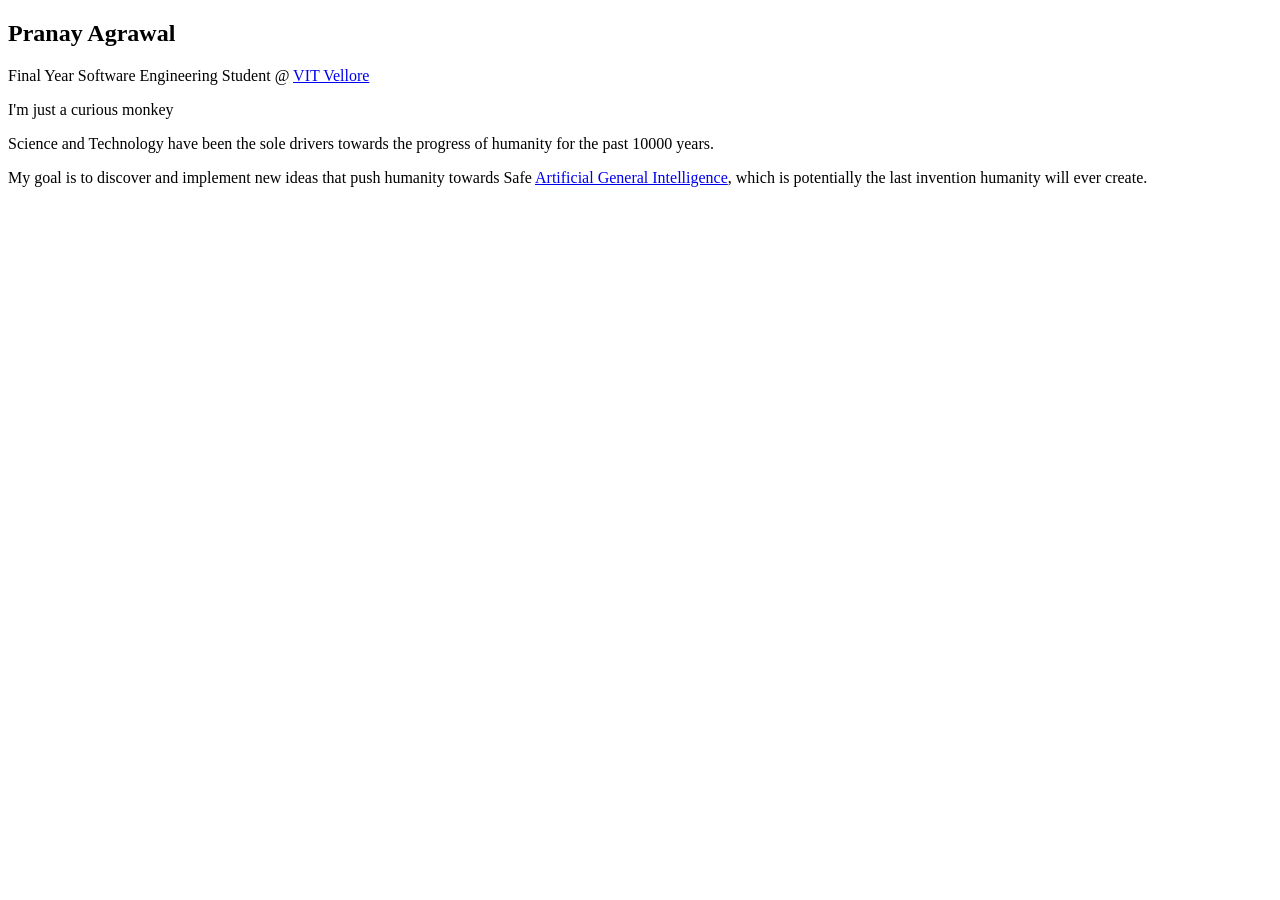
==== index.html @ eac5794a "Initial Commit" ====
<!DOCTYPE html>
<html>
    <head>
        <title>Pranay's Page</title>
        <meta charset="UTF-8">
    </head>
    <body>
        <header>
        </header>
        <main>
        <h2>Pranay Agrawal</h2>
        <p>Final Year Software Engineering Student @ <a href="https://www.vit.ac.in">VIT Vellore</a></p>
        <p>I'm just a curious monkey</p>
        <p>Science and Technology have been the sole drivers towards the progress of humanity for the past 10000 years.</p>
        <p>
              My goal is to discover and implement new ideas that push humanity towards Safe <a href="https://en.wikipedia.org/wiki/Artificial_general_intelligence" target="_main">Artificial General Intelligence</a>,
             which is potentially the last invention humanity will ever create.
        </p>
        </main>
        <footer></footer>
    </body>

</html>
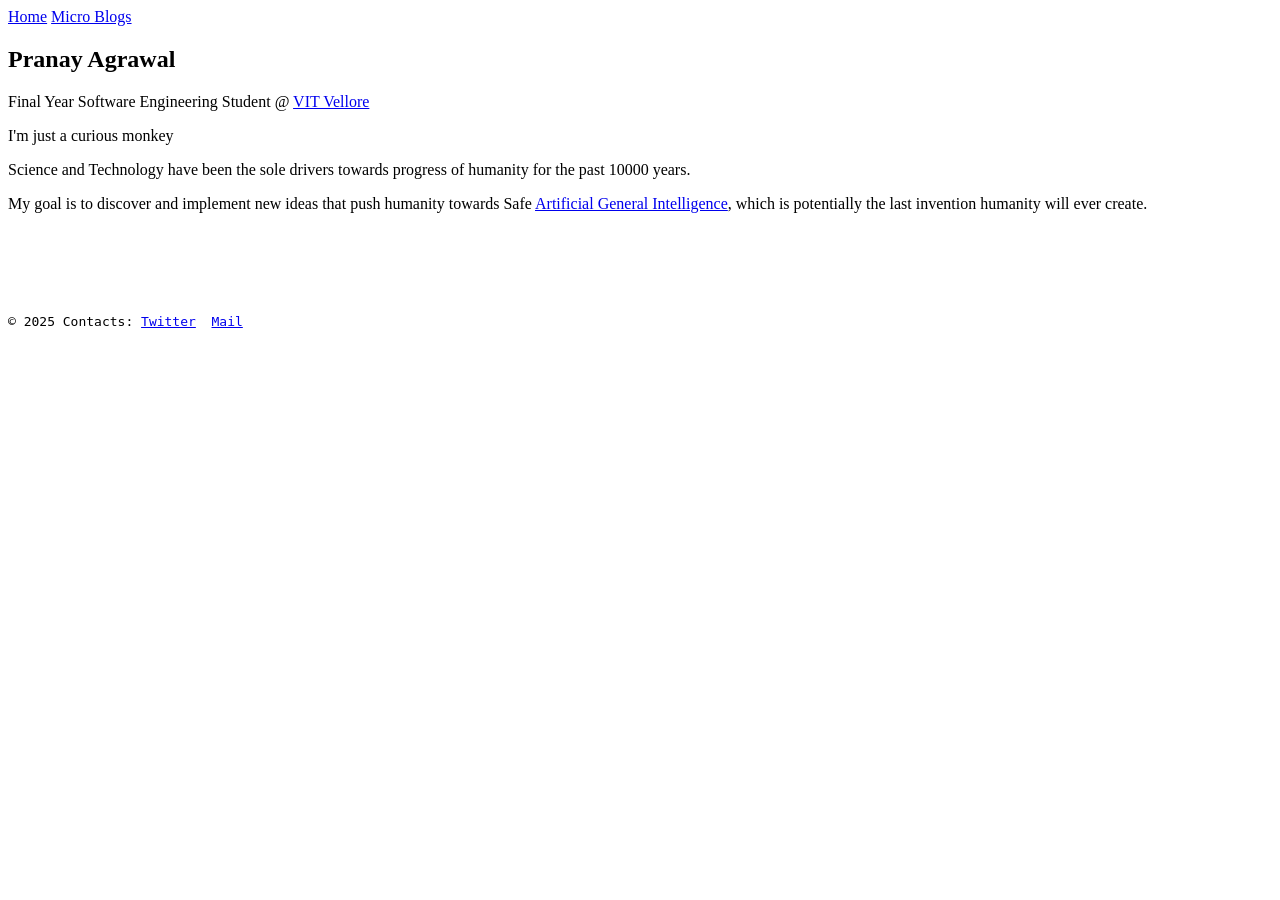
==== commit 507eb246: "Added nav bar and new page for micro blogs" ====
--- a/index.html
+++ b/index.html
@@ -6,18 +6,22 @@
     </head>
     <body>
         <header>
+            <nav>
+                <a href="index.html">Home</a>
+                <a href="micro.html">Micro Blogs</a>
+            </nav>
         </header>
         <main>
         <h2>Pranay Agrawal</h2>
         <p>Final Year Software Engineering Student @ <a href="https://www.vit.ac.in">VIT Vellore</a></p>
         <p>I'm just a curious monkey</p>
-        <p>Science and Technology have been the sole drivers towards the progress of humanity for the past 10000 years.</p>
+        <p>Science and Technology have been the sole drivers towards progress of humanity for the past 10000 years.</p>
         <p>
               My goal is to discover and implement new ideas that push humanity towards Safe <a href="https://en.wikipedia.org/wiki/Artificial_general_intelligence" target="_main">Artificial General Intelligence</a>,
              which is potentially the last invention humanity will ever create.
         </p>
         </main>
-        <footer></footer>
+        <footer><br><br><br><br><pre>© 2025 Contacts: <a href="https://x.com/praggr">Twitter</a>  <a href="mailto:pranayagrawal7728@gmail.com">Mail</a></pre></footer>
     </body>
 
 </html>
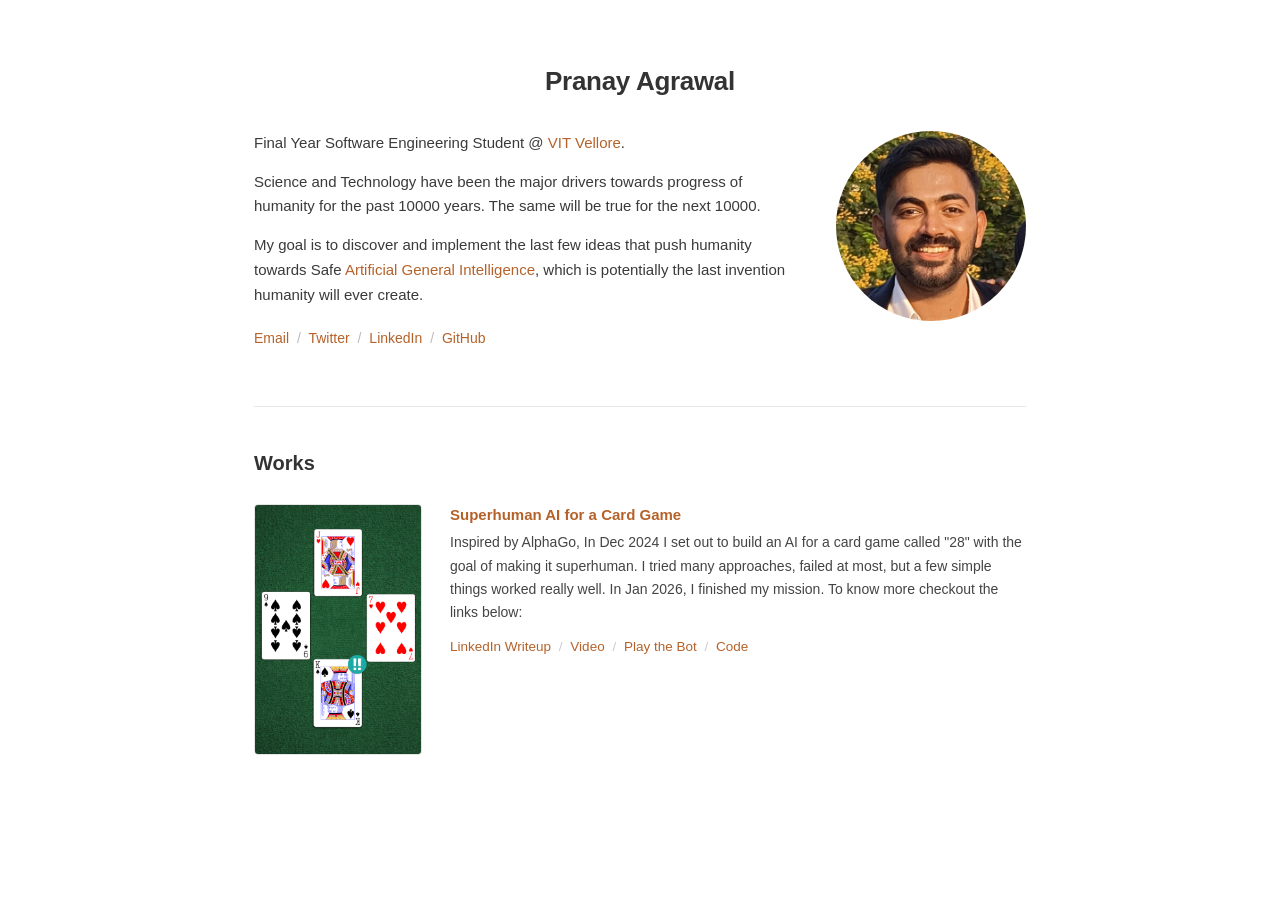
==== commit 46b1495c: "Updated Page with Works" ====
--- a/index.html
+++ b/index.html
@@ -1,27 +1,77 @@
 <!DOCTYPE html>
-<html>
-    <head>
-        <title>Pranay's Page</title>
-        <meta charset="UTF-8">
-    </head>
-    <body>
-        <header>
-            <nav>
-                <a href="index.html">Home</a>
-                <a href="micro.html">Micro Blogs</a>
-            </nav>
-        </header>
-        <main>
-        <h2>Pranay Agrawal</h2>
-        <p>Final Year Software Engineering Student @ <a href="https://www.vit.ac.in">VIT Vellore</a></p>
-        <p>I'm just a curious monkey</p>
-        <p>Science and Technology have been the sole drivers towards progress of humanity for the past 10000 years.</p>
-        <p>
-              My goal is to discover and implement new ideas that push humanity towards Safe <a href="https://en.wikipedia.org/wiki/Artificial_general_intelligence" target="_main">Artificial General Intelligence</a>,
-             which is potentially the last invention humanity will ever create.
-        </p>
-        </main>
-        <footer><br><br><br><br><pre>© 2025 Contacts: <a href="https://x.com/praggr">Twitter</a>  <a href="mailto:pranayagrawal7728@gmail.com">Mail</a></pre></footer>
-    </body>
+<html lang="en">
+<head>
+    <title>Pranay Agrawal</title>
+    <meta charset="UTF-8">
+    <meta name="viewport" content="width=device-width, initial-scale=1.0">
+    <meta name="description" content="Pranay Agrawal — Software Engineering student at VIT Vellore, building towards Safe AGI.">
+    <link rel="stylesheet" href="style.css">
+</head>
+<body>
 
+    <main>
+
+        <!-- Hero -->
+        <h1 class="hero-name">Pranay Agrawal</h1>
+
+        <section class="hero">
+            <div class="hero-text">
+                <p>Final Year Software Engineering Student @ <a href="https://www.vit.ac.in" target="_blank">VIT Vellore</a>.</p>
+
+                <p>Science and Technology have been the major drivers towards progress of humanity
+                for the past 10000 years. The same will be true for the next 10000.</p>
+
+                <p>My goal is to discover and implement the last few ideas that push humanity towards
+                Safe <a href="https://en.wikipedia.org/wiki/Artificial_general_intelligence" target="_blank">Artificial General Intelligence</a>,
+                which is potentially the last invention humanity will ever create.</p>
+
+                <nav class="social-links">
+                    <a href="mailto:pranayagrawal7728@gmail.com">Email</a>
+                    <span>/</span>
+                    <a href="https://x.com/praggr" target="_blank">Twitter</a>
+                    <span>/</span>
+                    <a href="https://www.linkedin.com/in/pragrr/" target="_blank">LinkedIn</a>
+                    <span>/</span>
+                    <a href="https://github.com/ryuk7728" target="_blank">GitHub</a>
+                </nav>
+            </div>
+
+            <div class="hero-photo">
+                <img src="IMG_20260326_172346419_HDR.jpg" alt="Pranay Agrawal">
+            </div>
+        </section>
+
+        <!-- Works -->
+        <section class="works">
+            <h2>Works</h2>
+
+            <div class="project-card">
+                <div class="project-thumb">
+                    <img src="project.png" alt="Superhuman AI for a Card Game">
+                </div>
+                <div class="project-details">
+                    <h3>
+                        <a href="https://www.linkedin.com/pulse/i-built-superhuman-ai-card-game-heres-how-did-pranay-agrawal-wew9c" target="_blank">
+                            Superhuman AI for a Card Game
+                        </a>
+                    </h3>
+                    <p>Inspired by AlphaGo, In Dec 2024 I set out to build an AI for a card game called "28" with the goal of making it superhuman. I tried many approaches, failed at
+                    most, but a few simple things worked really well. In Jan 2026, I finished my mission. To know more checkout the links below:</p>
+                    <div class="project-links">
+                        <a href="https://www.linkedin.com/pulse/i-built-superhuman-ai-card-game-heres-how-did-pranay-agrawal-wew9c" target="_blank">LinkedIn Writeup</a>
+                        <span>/</span>
+                        <a href="https://www.youtube.com/watch?v=x42JGBfRcXM" target="_blank">Video</a>
+                        <span>/</span>
+                        <a href="https://28-public.vercel.app/" target="_blank">Play the Bot</a>
+                        <span>/</span>
+                        <a href="https://github.com/ryuk7728/28-Superhuman-UI/tree/v2.1-branch-public" target="_blank">Code</a>
+                    </div>
+                </div>
+            </div>
+
+        </section>
+
+    </main>
+
+</body>
 </html>
--- a/style.css
+++ b/style.css
@@ -0,0 +1,170 @@
+* {
+    margin: 0;
+    padding: 0;
+    box-sizing: border-box;
+}
+
+body {
+    font-family: -apple-system, BlinkMacSystemFont, 'Segoe UI', Helvetica, Arial, sans-serif;
+    font-size: 15px;
+    line-height: 1.65;
+    color: #333;
+    background: #fff;
+    max-width: 820px;
+    margin: 60px auto;
+    padding: 0 24px;
+}
+
+a {
+    color: #b5622a;
+    text-decoration: none;
+}
+
+a:hover {
+    text-decoration: underline;
+}
+
+/* ── Hero ── */
+.hero-name {
+    font-size: 26px;
+    font-weight: 600;
+    text-align: center;
+    margin-bottom: 28px;
+    letter-spacing: -0.3px;
+}
+
+.hero {
+    display: flex;
+    gap: 44px;
+    align-items: flex-start;
+    margin-bottom: 56px;
+}
+
+.hero-text {
+    flex: 1;
+}
+
+.hero-text p {
+    margin-bottom: 14px;
+    color: #3a3a3a;
+}
+
+.social-links {
+    margin-top: 20px;
+    font-size: 14px;
+    color: #888;
+}
+
+.social-links a {
+    color: #b5622a;
+}
+
+.social-links span {
+    margin: 0 4px;
+    color: #bbb;
+}
+
+.hero-photo {
+    flex-shrink: 0;
+}
+
+.hero-photo img {
+    width: 190px;
+    height: 190px;
+    border-radius: 50%;
+    object-fit: cover;
+    object-position: center 60%;
+    display: block;
+}
+
+/* ── Works ── */
+.works {
+    border-top: 1px solid #e8e8e8;
+    padding-top: 40px;
+}
+
+.works>h2 {
+    font-size: 20px;
+    font-weight: 600;
+    margin-bottom: 24px;
+}
+
+.project-card {
+    display: flex;
+    gap: 28px;
+    align-items: flex-start;
+    margin-bottom: 36px;
+}
+
+.project-thumb {
+    flex-shrink: 0;
+    width: 168px;
+}
+
+.project-thumb img {
+    width: 100%;
+    border: 1px solid #e4e4e4;
+    border-radius: 4px;
+    display: block;
+}
+
+.project-details {
+    flex: 1;
+}
+
+.project-details h3 {
+    font-size: 15px;
+    font-weight: 600;
+    margin-bottom: 6px;
+    line-height: 1.4;
+}
+
+.project-details h3 a {
+    color: #b5622a;
+}
+
+.project-details p {
+    font-size: 14px;
+    color: #444;
+    margin-bottom: 12px;
+    line-height: 1.65;
+}
+
+.project-links {
+    font-size: 13.5px;
+    color: #999;
+}
+
+.project-links a {
+    color: #b5622a;
+}
+
+.project-links span {
+    margin: 0 4px;
+    color: #ccc;
+}
+
+/* ── Responsive ── */
+@media (max-width: 580px) {
+    body {
+        margin: 32px auto;
+    }
+
+    .hero {
+        flex-direction: column-reverse;
+        gap: 24px;
+    }
+
+    .hero-photo img {
+        width: 140px;
+        height: 140px;
+    }
+
+    .project-card {
+        flex-direction: column;
+    }
+
+    .project-thumb {
+        width: 100%;
+    }
+}
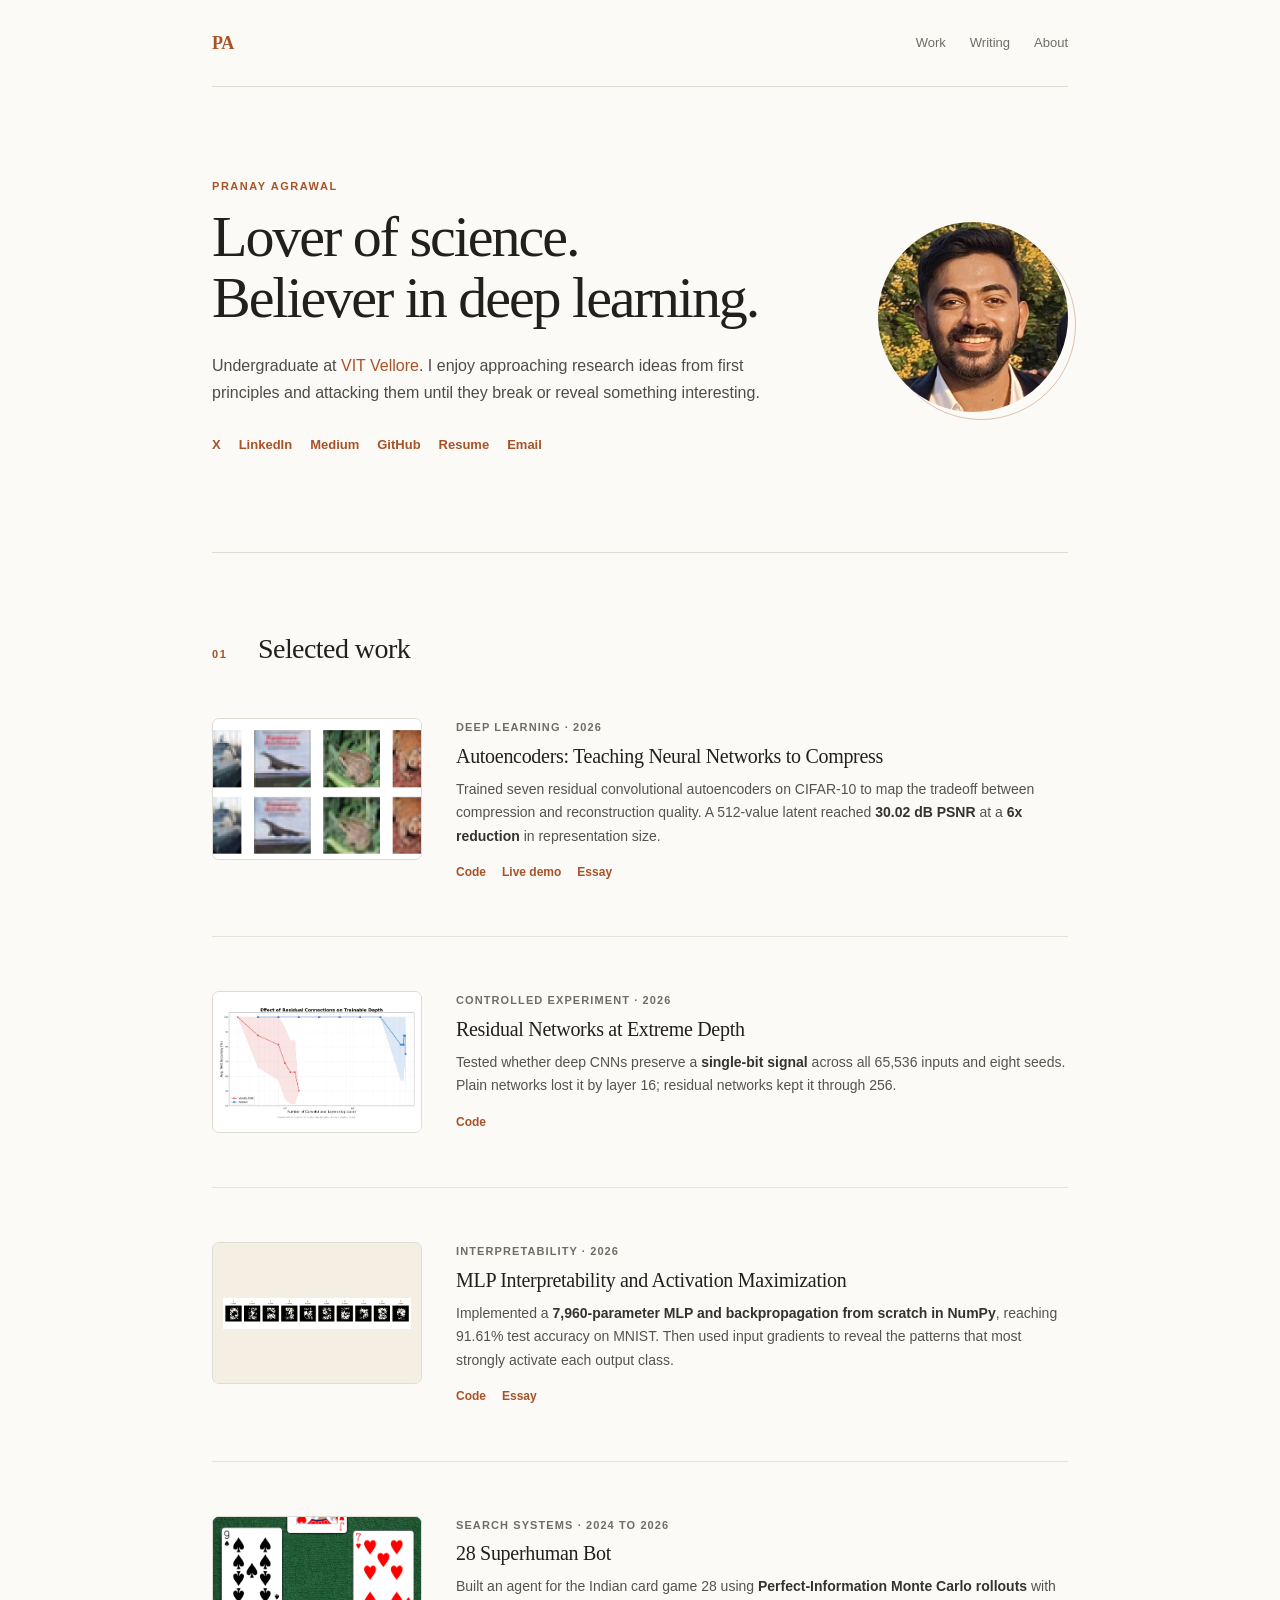
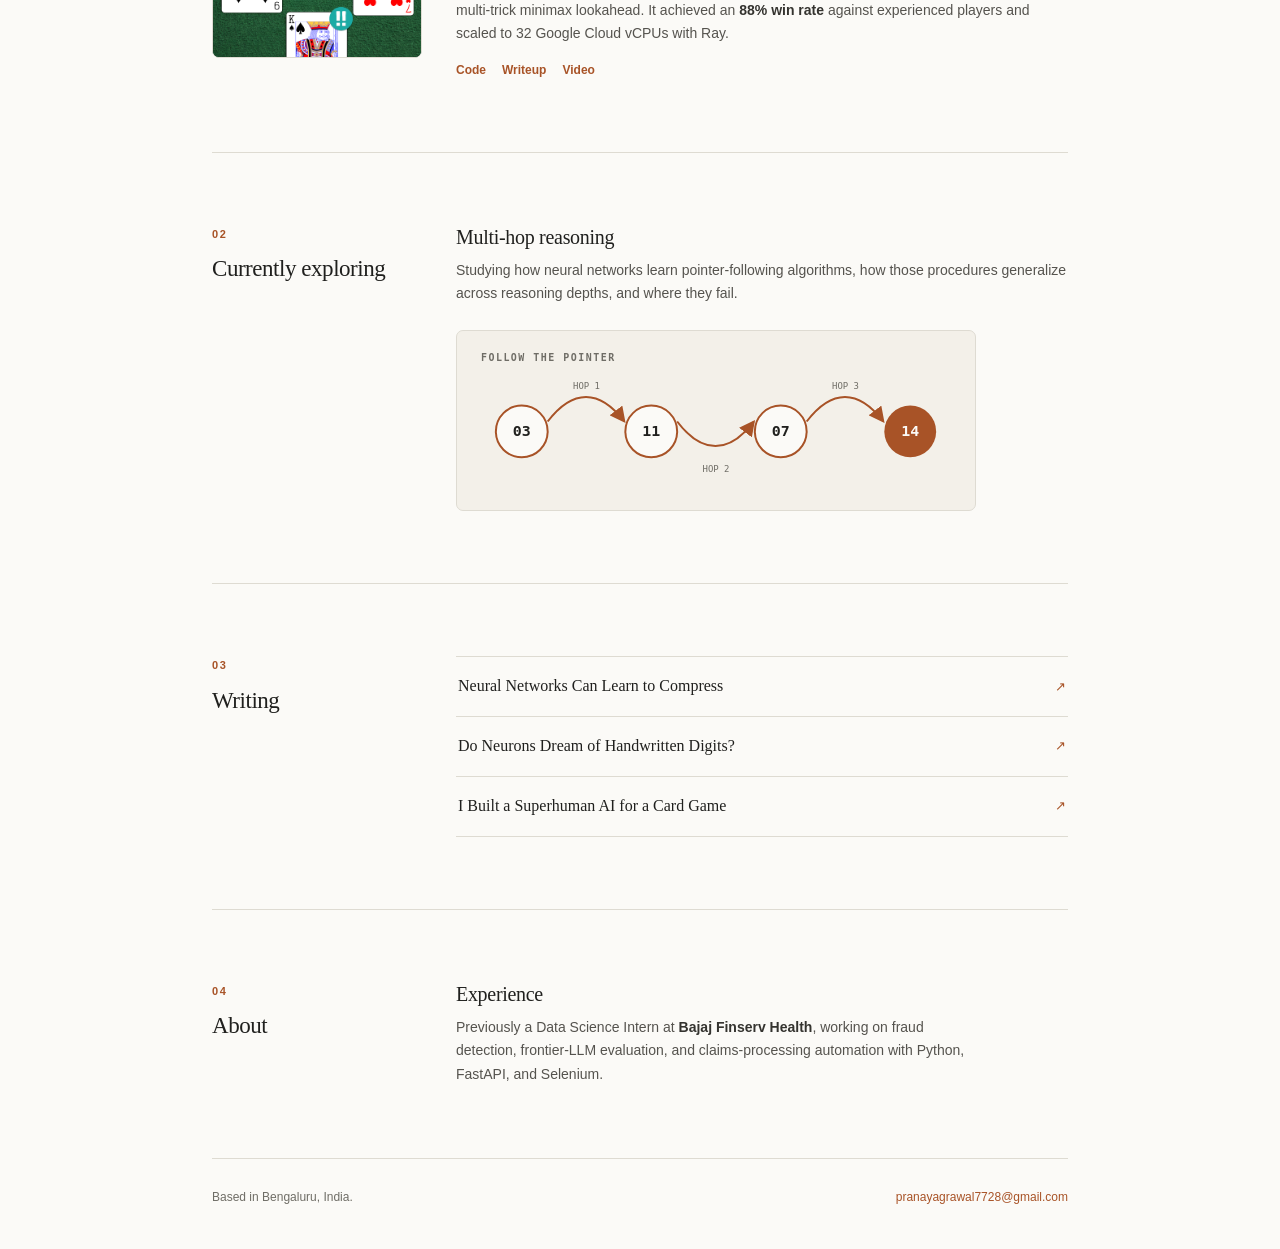
==== commit 0b6cd2f9: "Redesign personal portfolio" ====
--- a/index.html
+++ b/index.html
@@ -1,77 +1,169 @@
 <!DOCTYPE html>
 <html lang="en">
 <head>
-    <title>Pranay Agrawal</title>
     <meta charset="UTF-8">
     <meta name="viewport" content="width=device-width, initial-scale=1.0">
-    <meta name="description" content="Pranay Agrawal — Software Engineering student at VIT Vellore, building towards Safe AGI.">
+    <title>Pranay Agrawal</title>
+    <meta name="description" content="Pranay Agrawal is an undergraduate at VIT Vellore exploring deep learning, interpretability, and reasoning from first principles.">
+    <meta name="theme-color" content="#fbfaf7">
+    <meta property="og:title" content="Pranay Agrawal">
+    <meta property="og:description" content="Deep learning, interpretability, and reasoning from first principles.">
+    <meta property="og:type" content="website">
+    <meta property="og:url" content="https://ryuk7728.github.io/PersonalSite/">
+    <link rel="canonical" href="https://ryuk7728.github.io/PersonalSite/">
     <link rel="stylesheet" href="style.css">
 </head>
 <body>
+    <header class="site-header">
+        <a class="wordmark" href="#top" aria-label="Pranay Agrawal, home">PA</a>
+        <nav class="site-nav" aria-label="Primary navigation">
+            <a href="#work">Work</a>
+            <a href="#writing">Writing</a>
+            <a href="#about">About</a>
+        </nav>
+    </header>
 
-    <main>
-
-        <!-- Hero -->
-        <h1 class="hero-name">Pranay Agrawal</h1>
-
-        <section class="hero">
-            <div class="hero-text">
-                <p>Final Year Software Engineering Student @ <a href="https://www.vit.ac.in" target="_blank">VIT Vellore</a>.</p>
-
-                <p>Science and Technology have been the major drivers towards progress of humanity
-                for the past 10000 years. The same will be true for the next 10000.</p>
-
-                <p>My goal is to discover and implement the last few ideas that push humanity towards
-                Safe <a href="https://en.wikipedia.org/wiki/Artificial_general_intelligence" target="_blank">Artificial General Intelligence</a>,
-                which is potentially the last invention humanity will ever create.</p>
-
-                <nav class="social-links">
+    <main id="top">
+        <section class="hero" aria-labelledby="hero-title">
+            <div class="hero-copy">
+                <p class="eyebrow">Pranay Agrawal</p>
+                <h1 id="hero-title">Lover of science.<br>Believer in deep learning.</h1>
+                <p class="hero-intro">Undergraduate at <a href="https://vit.ac.in" target="_blank" rel="noopener noreferrer">VIT Vellore</a>. I enjoy approaching research ideas from first principles and attacking them until they break or reveal something interesting.</p>
+                <nav class="social-links" aria-label="Social links">
+                    <a href="https://x.com/praggr" target="_blank" rel="noopener noreferrer">X</a>
+                    <a href="https://www.linkedin.com/in/pragrr" target="_blank" rel="noopener noreferrer">LinkedIn</a>
+                    <a href="https://medium.com/@ryuk7728" target="_blank" rel="noopener noreferrer">Medium</a>
+                    <a href="https://github.com/ryuk7728" target="_blank" rel="noopener noreferrer">GitHub</a>
+                    <a href="https://drive.google.com/file/d/1vsaew3CqGnvH2zMXYQZNaZtLEzl3rBSq/view?usp=sharing" target="_blank" rel="noopener noreferrer">Resume</a>
                     <a href="mailto:pranayagrawal7728@gmail.com">Email</a>
-                    <span>/</span>
-                    <a href="https://x.com/praggr" target="_blank">Twitter</a>
-                    <span>/</span>
-                    <a href="https://www.linkedin.com/in/pragrr/" target="_blank">LinkedIn</a>
-                    <span>/</span>
-                    <a href="https://github.com/ryuk7728" target="_blank">GitHub</a>
                 </nav>
             </div>
 
-            <div class="hero-photo">
-                <img src="IMG_20260326_172346419_HDR.jpg" alt="Pranay Agrawal">
+            <figure class="hero-photo">
+                <img src="IMG_20260326_172346419_HDR.jpg" alt="Portrait of Pranay Agrawal" width="190" height="190">
+            </figure>
+        </section>
+
+        <section class="section" id="work" aria-labelledby="work-title">
+            <div class="section-heading">
+                <p class="section-index">01</p>
+                <h2 id="work-title">Selected work</h2>
+            </div>
+
+            <article class="project">
+                <a class="project-visual image-visual" href="https://github.com/ryuk7728/Frontier-AI-AutoEncoder" target="_blank" rel="noopener noreferrer" aria-label="View Autoencoder project code">
+                    <img src="assets/autoencoder-reconstructions.png" alt="Original CIFAR-10 images beside their autoencoder reconstructions" loading="lazy">
+                </a>
+                <div class="project-copy">
+                    <p class="project-meta">Deep learning · 2026</p>
+                    <h3><a href="https://github.com/ryuk7728/Frontier-AI-AutoEncoder" target="_blank" rel="noopener noreferrer">Autoencoders: Teaching Neural Networks to Compress</a></h3>
+                    <p>Trained seven residual convolutional autoencoders on CIFAR-10 to map the tradeoff between compression and reconstruction quality. A 512-value latent reached <strong>30.02 dB PSNR</strong> at a <strong>6x reduction</strong> in representation size.</p>
+                    <div class="project-links">
+                        <a href="https://github.com/ryuk7728/Frontier-AI-AutoEncoder" target="_blank" rel="noopener noreferrer">Code</a>
+                        <a href="https://tiny-autoencoder.vercel.app/" target="_blank" rel="noopener noreferrer">Live demo</a>
+                        <a href="https://medium.com/@ryuk7728/neural-networks-can-learn-to-compress-7b1021939cbf" target="_blank" rel="noopener noreferrer">Essay</a>
+                    </div>
+                </div>
+            </article>
+
+            <article class="project">
+                <a class="project-visual image-visual plot-visual" href="https://github.com/ryuk7728/ResidualTest" target="_blank" rel="noopener noreferrer" aria-label="View residual networks experiment code">
+                    <img src="assets/residual-depth.png" alt="Accuracy by depth for plain and residual convolutional networks" loading="lazy">
+                </a>
+                <div class="project-copy">
+                    <p class="project-meta">Controlled experiment · 2026</p>
+                    <h3><a href="https://github.com/ryuk7728/ResidualTest" target="_blank" rel="noopener noreferrer">Residual Networks at Extreme Depth</a></h3>
+                    <p>Tested whether deep CNNs preserve a <strong>single-bit signal</strong> across all 65,536 inputs and eight seeds. Plain networks lost it by layer 16; residual networks kept it through 256.</p>
+                    <div class="project-links">
+                        <a href="https://github.com/ryuk7728/ResidualTest" target="_blank" rel="noopener noreferrer">Code</a>
+                    </div>
+                </div>
+            </article>
+
+            <article class="project">
+                <a class="project-visual image-visual dream-visual" href="https://github.com/ryuk7728/Frontier-AI-MLP" target="_blank" rel="noopener noreferrer" aria-label="View MLP interpretability project code">
+                    <img src="assets/activation-maximization.png" alt="Activation-maximized inputs for the ten MNIST output classes" loading="lazy">
+                </a>
+                <div class="project-copy">
+                    <p class="project-meta">Interpretability · 2026</p>
+                    <h3><a href="https://github.com/ryuk7728/Frontier-AI-MLP" target="_blank" rel="noopener noreferrer">MLP Interpretability and Activation Maximization</a></h3>
+                    <p>Implemented a <strong>7,960-parameter MLP and backpropagation from scratch in NumPy</strong>, reaching 91.61% test accuracy on MNIST. Then used input gradients to reveal the patterns that most strongly activate each output class.</p>
+                    <div class="project-links">
+                        <a href="https://github.com/ryuk7728/Frontier-AI-MLP" target="_blank" rel="noopener noreferrer">Code</a>
+                        <a href="https://medium.com/@ryuk7728/do-neurons-dream-of-handwritten-digits-af6631a8c449" target="_blank" rel="noopener noreferrer">Essay</a>
+                    </div>
+                </div>
+            </article>
+
+            <article class="project">
+                <a class="project-visual image-visual bot-visual" href="https://github.com/ryuk7728/28-Superhuman-UI/tree/v2.1-branch-public" target="_blank" rel="noopener noreferrer" aria-label="View 28 Superhuman Bot code">
+                    <img src="project.png" alt="A completed trick from the 28 Superhuman Bot interface" loading="lazy">
+                </a>
+                <div class="project-copy">
+                    <p class="project-meta">Search systems · 2024 to 2026</p>
+                    <h3><a href="https://github.com/ryuk7728/28-Superhuman-UI/tree/v2.1-branch-public" target="_blank" rel="noopener noreferrer">28 Superhuman Bot</a></h3>
+                    <p>Built an agent for the Indian card game 28 using <strong>Perfect-Information Monte Carlo rollouts</strong> with multi-trick minimax lookahead. It achieved an <strong>88% win rate</strong> against experienced players and scaled to 32 Google Cloud vCPUs with Ray.</p>
+                    <div class="project-links">
+                        <a href="https://github.com/ryuk7728/28-Superhuman-UI/tree/v2.1-branch-public" target="_blank" rel="noopener noreferrer">Code</a>
+                        <a href="https://www.linkedin.com/pulse/i-built-superhuman-ai-card-game-heres-how-did-pranay-agrawal-wew9c" target="_blank" rel="noopener noreferrer">Writeup</a>
+                        <a href="https://www.youtube.com/watch?v=x42JGBfRcXM" target="_blank" rel="noopener noreferrer">Video</a>
+                    </div>
+                </div>
+            </article>
+        </section>
+
+        <section class="section compact-section" id="exploring" aria-labelledby="exploring-title">
+            <div class="section-heading">
+                <p class="section-index">02</p>
+                <h2 id="exploring-title">Currently exploring</h2>
+            </div>
+            <div class="exploring-content">
+                <div class="text-block">
+                    <h3>Multi-hop reasoning</h3>
+                    <p>Studying how neural networks learn pointer-following algorithms, how those procedures generalize across reasoning depths, and where they fail.</p>
+                </div>
+                <img class="pointer-visual" src="assets/pointer-hopping.svg" alt="A pointer-following path hopping between indexed nodes" loading="lazy">
             </div>
         </section>
 
-        <!-- Works -->
-        <section class="works">
-            <h2>Works</h2>
+        <section class="section compact-section" id="writing" aria-labelledby="writing-title">
+            <div class="section-heading">
+                <p class="section-index">03</p>
+                <h2 id="writing-title">Writing</h2>
+            </div>
+            <div class="writing-list">
+                <a href="https://medium.com/@ryuk7728/neural-networks-can-learn-to-compress-7b1021939cbf" target="_blank" rel="noopener noreferrer">
+                    <span>Neural Networks Can Learn to Compress</span>
+                    <span class="link-arrow" aria-hidden="true">↗</span>
+                </a>
+                <a href="https://medium.com/@ryuk7728/do-neurons-dream-of-handwritten-digits-af6631a8c449" target="_blank" rel="noopener noreferrer">
+                    <span>Do Neurons Dream of Handwritten Digits?</span>
+                    <span class="link-arrow" aria-hidden="true">↗</span>
+                </a>
+                <a href="https://www.linkedin.com/pulse/i-built-superhuman-ai-card-game-heres-how-did-pranay-agrawal-wew9c" target="_blank" rel="noopener noreferrer">
+                    <span>I Built a Superhuman AI for a Card Game</span>
+                    <span class="link-arrow" aria-hidden="true">↗</span>
+                </a>
+            </div>
+        </section>
 
-            <div class="project-card">
-                <div class="project-thumb">
-                    <img src="project.png" alt="Superhuman AI for a Card Game">
-                </div>
-                <div class="project-details">
-                    <h3>
-                        <a href="https://www.linkedin.com/pulse/i-built-superhuman-ai-card-game-heres-how-did-pranay-agrawal-wew9c" target="_blank">
-                            Superhuman AI for a Card Game
-                        </a>
-                    </h3>
-                    <p>Inspired by AlphaGo, In Dec 2024 I set out to build an AI for a card game called "28" with the goal of making it superhuman. I tried many approaches, failed at
-                    most, but a few simple things worked really well. In Jan 2026, I finished my mission. To know more checkout the links below:</p>
-                    <div class="project-links">
-                        <a href="https://www.linkedin.com/pulse/i-built-superhuman-ai-card-game-heres-how-did-pranay-agrawal-wew9c" target="_blank">LinkedIn Writeup</a>
-                        <span>/</span>
-                        <a href="https://www.youtube.com/watch?v=x42JGBfRcXM" target="_blank">Video</a>
-                        <span>/</span>
-                        <a href="https://28-public.vercel.app/" target="_blank">Play the Bot</a>
-                        <span>/</span>
-                        <a href="https://github.com/ryuk7728/28-Superhuman-UI/tree/v2.1-branch-public" target="_blank">Code</a>
-                    </div>
+        <section class="section compact-section" id="about" aria-labelledby="about-title">
+            <div class="section-heading">
+                <p class="section-index">04</p>
+                <h2 id="about-title">About</h2>
+            </div>
+            <div class="about-grid">
+                <div class="text-block">
+                    <h3>Experience</h3>
+                    <p>Previously a Data Science Intern at <strong>Bajaj Finserv Health</strong>, working on fraud detection, frontier-LLM evaluation, and claims-processing automation with Python, FastAPI, and Selenium.</p>
                 </div>
             </div>
-
         </section>
-
     </main>
 
+    <footer class="site-footer">
+        <p>Based in Bengaluru, India.</p>
+        <a href="mailto:pranayagrawal7728@gmail.com">pranayagrawal7728@gmail.com</a>
+    </footer>
 </body>
-</html>+</html>
--- a/style.css
+++ b/style.css
@@ -1,170 +1,456 @@
+:root {
+    --paper: #fbfaf7;
+    --ink: #20201e;
+    --muted: #6f6d66;
+    --line: #dedbd2;
+    --accent: #a85327;
+    --accent-soft: #efe0d3;
+    --panel: #f3f0e9;
+}
+
 * {
+    box-sizing: border-box;
     margin: 0;
     padding: 0;
-    box-sizing: border-box;
+}
+
+html {
+    scroll-behavior: smooth;
 }
 
 body {
-    font-family: -apple-system, BlinkMacSystemFont, 'Segoe UI', Helvetica, Arial, sans-serif;
+    max-width: 920px;
+    margin: 0 auto;
+    padding: 0 32px;
+    color: var(--ink);
+    background: var(--paper);
+    font-family: Inter, ui-sans-serif, -apple-system, BlinkMacSystemFont, "Segoe UI", sans-serif;
     font-size: 15px;
-    line-height: 1.65;
-    color: #333;
-    background: #fff;
-    max-width: 820px;
-    margin: 60px auto;
-    padding: 0 24px;
+    line-height: 1.68;
+    text-rendering: optimizeLegibility;
 }
 
 a {
-    color: #b5622a;
-    text-decoration: none;
+    color: inherit;
+    text-decoration-color: transparent;
+    text-underline-offset: 4px;
+    transition: color 160ms ease, text-decoration-color 160ms ease;
 }
 
 a:hover {
-    text-decoration: underline;
-}
-
-/* ── Hero ── */
-.hero-name {
-    font-size: 26px;
+    color: var(--accent);
+    text-decoration-color: currentColor;
+}
+
+a:focus-visible {
+    outline: 2px solid var(--accent);
+    outline-offset: 4px;
+    border-radius: 2px;
+}
+
+.site-header {
+    display: flex;
+    align-items: center;
+    justify-content: space-between;
+    padding: 28px 0;
+    border-bottom: 1px solid var(--line);
+}
+
+.wordmark {
+    color: var(--accent);
+    font-family: Georgia, "Times New Roman", serif;
+    font-size: 18px;
+    font-weight: 700;
+    letter-spacing: -0.02em;
+}
+
+.site-nav {
+    display: flex;
+    gap: 24px;
+    color: var(--muted);
+    font-size: 13px;
+}
+
+.hero {
+    display: grid;
+    grid-template-columns: minmax(0, 1fr) 190px;
+    gap: 72px;
+    align-items: center;
+    padding: 90px 0 96px;
+}
+
+.eyebrow,
+.project-meta,
+.section-index {
+    color: var(--accent);
+    font-size: 11px;
+    font-weight: 700;
+    letter-spacing: 0.14em;
+    text-transform: uppercase;
+}
+
+.hero h1 {
+    max-width: 600px;
+    margin: 10px 0 24px;
+    font-family: Georgia, "Times New Roman", serif;
+    font-size: clamp(38px, 6vw, 58px);
+    font-weight: 400;
+    line-height: 1.06;
+    letter-spacing: -0.035em;
+}
+
+.hero-intro {
+    max-width: 580px;
+    color: #4e4c47;
+    font-size: 16px;
+}
+
+.hero-intro a {
+    color: var(--accent);
+}
+
+.social-links {
+    display: flex;
+    flex-wrap: wrap;
+    gap: 8px 18px;
+    margin-top: 28px;
+    font-size: 13px;
     font-weight: 600;
-    text-align: center;
-    margin-bottom: 28px;
-    letter-spacing: -0.3px;
-}
-
-.hero {
-    display: flex;
-    gap: 44px;
-    align-items: flex-start;
-    margin-bottom: 56px;
-}
-
-.hero-text {
-    flex: 1;
-}
-
-.hero-text p {
-    margin-bottom: 14px;
-    color: #3a3a3a;
-}
-
-.social-links {
-    margin-top: 20px;
-    font-size: 14px;
-    color: #888;
 }
 
 .social-links a {
-    color: #b5622a;
-}
-
-.social-links span {
-    margin: 0 4px;
-    color: #bbb;
+    color: var(--accent);
 }
 
 .hero-photo {
-    flex-shrink: 0;
+    position: relative;
+}
+
+.hero-photo::before {
+    position: absolute;
+    inset: 8px -8px -8px 8px;
+    z-index: -1;
+    border: 1px solid var(--accent);
+    border-radius: 50%;
+    content: "";
+    opacity: 0.35;
 }
 
 .hero-photo img {
+    display: block;
     width: 190px;
     height: 190px;
     border-radius: 50%;
     object-fit: cover;
     object-position: center 60%;
+    filter: saturate(0.85) contrast(1.02);
+}
+
+.section {
+    padding: 72px 0;
+    border-top: 1px solid var(--line);
+}
+
+.section-heading {
+    display: grid;
+    grid-template-columns: 46px 1fr;
+    align-items: baseline;
+    margin-bottom: 46px;
+}
+
+.section-heading h2 {
+    font-family: Georgia, "Times New Roman", serif;
+    font-size: 28px;
+    font-weight: 400;
+    letter-spacing: -0.02em;
+}
+
+.project {
+    display: grid;
+    grid-template-columns: 210px minmax(0, 1fr);
+    gap: 34px;
+    align-items: start;
+}
+
+.project + .project {
+    margin-top: 54px;
+    padding-top: 54px;
+    border-top: 1px solid rgba(222, 219, 210, 0.7);
+}
+
+.project-visual {
+    position: relative;
     display: block;
-}
-
-/* ── Works ── */
-.works {
-    border-top: 1px solid #e8e8e8;
-    padding-top: 40px;
-}
-
-.works>h2 {
+    width: 210px;
+    height: 142px;
+    overflow: hidden;
+    border: 1px solid var(--line);
+    border-radius: 7px;
+    background: var(--panel);
+    text-decoration: none;
+}
+
+.project-visual:hover {
+    text-decoration: none;
+}
+
+.image-visual img {
+    width: 100%;
+    height: 100%;
+    object-fit: cover;
+    transition: transform 240ms ease;
+}
+
+.image-visual:hover img {
+    transform: scale(1.025);
+}
+
+.plot-visual img {
+    object-fit: contain;
+    padding: 5px;
+    background: #fff;
+}
+
+.dream-visual img {
+    object-fit: contain;
+    padding: 20px 10px;
+    background: #ece9e1;
+    filter: sepia(0.12) saturate(0.85);
+}
+
+.bot-visual {
+    background: #0e4937;
+}
+
+.bot-visual img {
+    object-position: center 57%;
+}
+
+.project-meta {
+    margin-bottom: 7px;
+    color: var(--muted);
+    letter-spacing: 0.1em;
+}
+
+.project-copy h3,
+.text-block h3 {
+    margin-bottom: 9px;
+    font-family: Georgia, "Times New Roman", serif;
     font-size: 20px;
-    font-weight: 600;
-    margin-bottom: 24px;
-}
-
-.project-card {
-    display: flex;
-    gap: 28px;
-    align-items: flex-start;
-    margin-bottom: 36px;
-}
-
-.project-thumb {
-    flex-shrink: 0;
-    width: 168px;
-}
-
-.project-thumb img {
+    font-weight: 400;
+    line-height: 1.25;
+    letter-spacing: -0.015em;
+}
+
+.project-copy > p:not(.project-meta),
+.text-block p {
+    color: #55534e;
+    font-size: 14px;
+}
+
+.project-copy strong,
+.text-block strong {
+    color: #34332f;
+    font-weight: 650;
+}
+
+.project-links {
+    display: flex;
+    flex-wrap: wrap;
+    gap: 16px;
+    margin-top: 14px;
+    font-size: 12px;
+    font-weight: 700;
+}
+
+.project-links a {
+    color: var(--accent);
+}
+
+.compact-section {
+    display: grid;
+    grid-template-columns: 244px minmax(0, 1fr);
+    gap: 0;
+}
+
+.compact-section .section-heading {
+    display: block;
+    margin: 0;
+}
+
+.compact-section .section-index {
+    margin-bottom: 7px;
+}
+
+.compact-section .section-heading h2 {
+    font-size: 23px;
+}
+
+.exploring-content {
+    display: grid;
+    gap: 24px;
+}
+
+.pointer-visual {
+    display: block;
     width: 100%;
-    border: 1px solid #e4e4e4;
-    border-radius: 4px;
-    display: block;
-}
-
-.project-details {
-    flex: 1;
-}
-
-.project-details h3 {
-    font-size: 15px;
-    font-weight: 600;
-    margin-bottom: 6px;
-    line-height: 1.4;
-}
-
-.project-details h3 a {
-    color: #b5622a;
-}
-
-.project-details p {
-    font-size: 14px;
-    color: #444;
-    margin-bottom: 12px;
-    line-height: 1.65;
-}
-
-.project-links {
-    font-size: 13.5px;
-    color: #999;
-}
-
-.project-links a {
-    color: #b5622a;
-}
-
-.project-links span {
-    margin: 0 4px;
-    color: #ccc;
-}
-
-/* ── Responsive ── */
-@media (max-width: 580px) {
+    max-width: 520px;
+    height: auto;
+    border: 1px solid var(--line);
+    border-radius: 7px;
+    background: var(--panel);
+}
+
+.writing-list {
+    border-top: 1px solid var(--line);
+}
+
+.writing-list a {
+    display: flex;
+    align-items: center;
+    justify-content: space-between;
+    gap: 24px;
+    padding: 16px 2px;
+    border-bottom: 1px solid var(--line);
+    font-family: Georgia, "Times New Roman", serif;
+    font-size: 16px;
+}
+
+.writing-list a:hover {
+    text-decoration: none;
+}
+
+.link-arrow {
+    color: var(--accent);
+    font-family: Inter, ui-sans-serif, sans-serif;
+    font-size: 13px;
+}
+
+.about-grid {
+    max-width: 520px;
+}
+
+.site-footer {
+    display: flex;
+    align-items: center;
+    justify-content: space-between;
+    gap: 20px;
+    padding: 28px 0 42px;
+    border-top: 1px solid var(--line);
+    color: var(--muted);
+    font-size: 12px;
+}
+
+.site-footer a {
+    color: var(--accent);
+}
+
+.legacy-page {
+    max-width: 560px;
+    padding: 110px 0;
+}
+
+.legacy-page h1 {
+    margin: 10px 0 18px;
+    font-family: Georgia, "Times New Roman", serif;
+    font-size: clamp(38px, 7vw, 58px);
+    font-weight: 400;
+    line-height: 1.08;
+    letter-spacing: -0.035em;
+}
+
+.legacy-page > p:not(.eyebrow) {
+    max-width: 480px;
+    color: var(--muted);
+}
+
+.text-link {
+    display: inline-block;
+    margin-top: 24px;
+    color: var(--accent);
+    font-size: 13px;
+    font-weight: 700;
+}
+
+@media (prefers-reduced-motion: reduce) {
+    html {
+        scroll-behavior: auto;
+    }
+
+    *,
+    *::before,
+    *::after {
+        transition-duration: 0.01ms !important;
+    }
+}
+
+@media (max-width: 700px) {
     body {
-        margin: 32px auto;
+        padding: 0 22px;
     }
 
     .hero {
-        flex-direction: column-reverse;
-        gap: 24px;
+        grid-template-columns: 1fr;
+        gap: 36px;
+        padding: 62px 0 72px;
+    }
+
+    .hero-photo {
+        grid-row: 1;
+        width: max-content;
     }
 
     .hero-photo img {
-        width: 140px;
-        height: 140px;
-    }
-
-    .project-card {
+        width: 136px;
+        height: 136px;
+    }
+
+    .hero h1 {
+        font-size: clamp(38px, 12vw, 52px);
+    }
+
+    .project {
+        grid-template-columns: 1fr;
+        gap: 22px;
+    }
+
+    .project-visual {
+        width: 100%;
+        height: min(49vw, 250px);
+    }
+
+    .compact-section {
+        grid-template-columns: 1fr;
+        gap: 32px;
+    }
+
+}
+
+@media (max-width: 440px) {
+    .site-header {
+        padding: 22px 0;
+    }
+
+    .site-nav {
+        gap: 16px;
+    }
+
+    .section {
+        padding: 58px 0;
+    }
+
+    .section-heading {
+        grid-template-columns: 36px 1fr;
+        margin-bottom: 36px;
+    }
+
+    .project + .project {
+        margin-top: 44px;
+        padding-top: 44px;
+    }
+
+    .site-footer {
+        align-items: flex-start;
         flex-direction: column;
     }
-
-    .project-thumb {
-        width: 100%;
-    }
-}+}
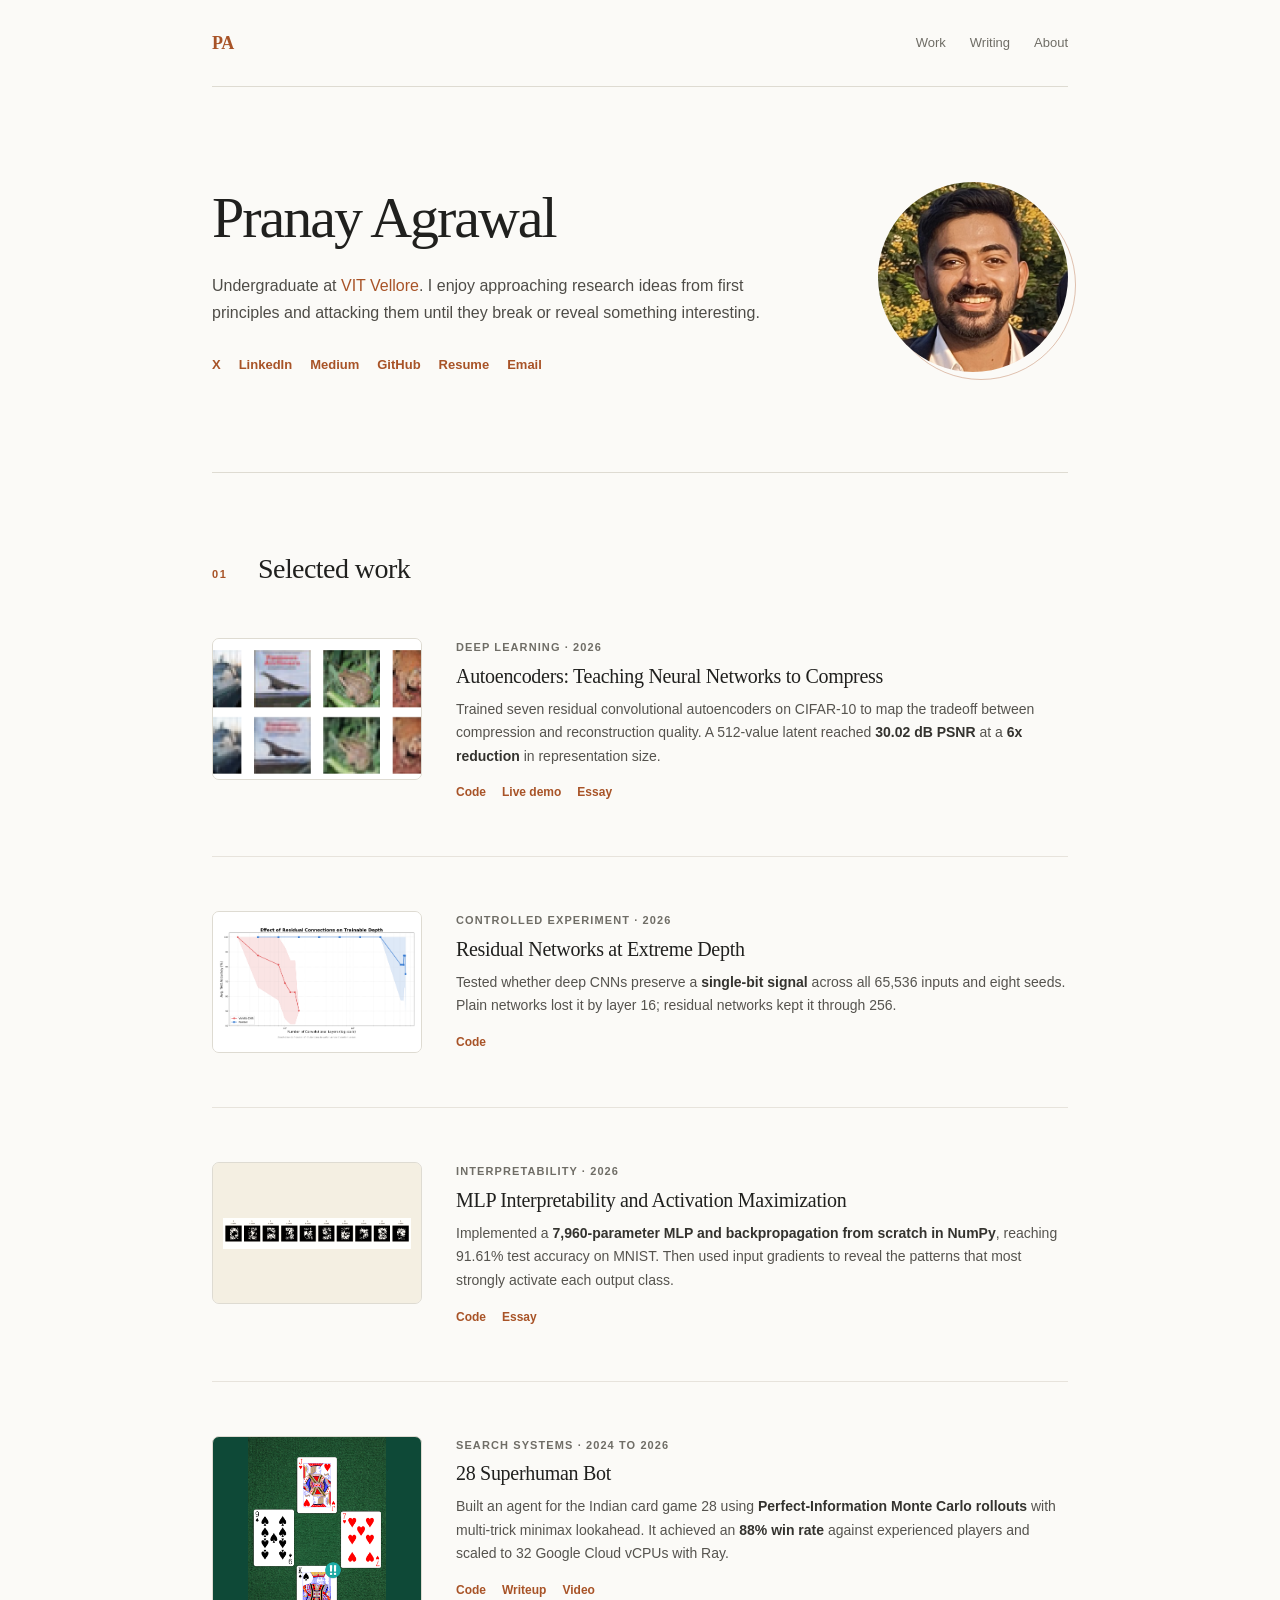
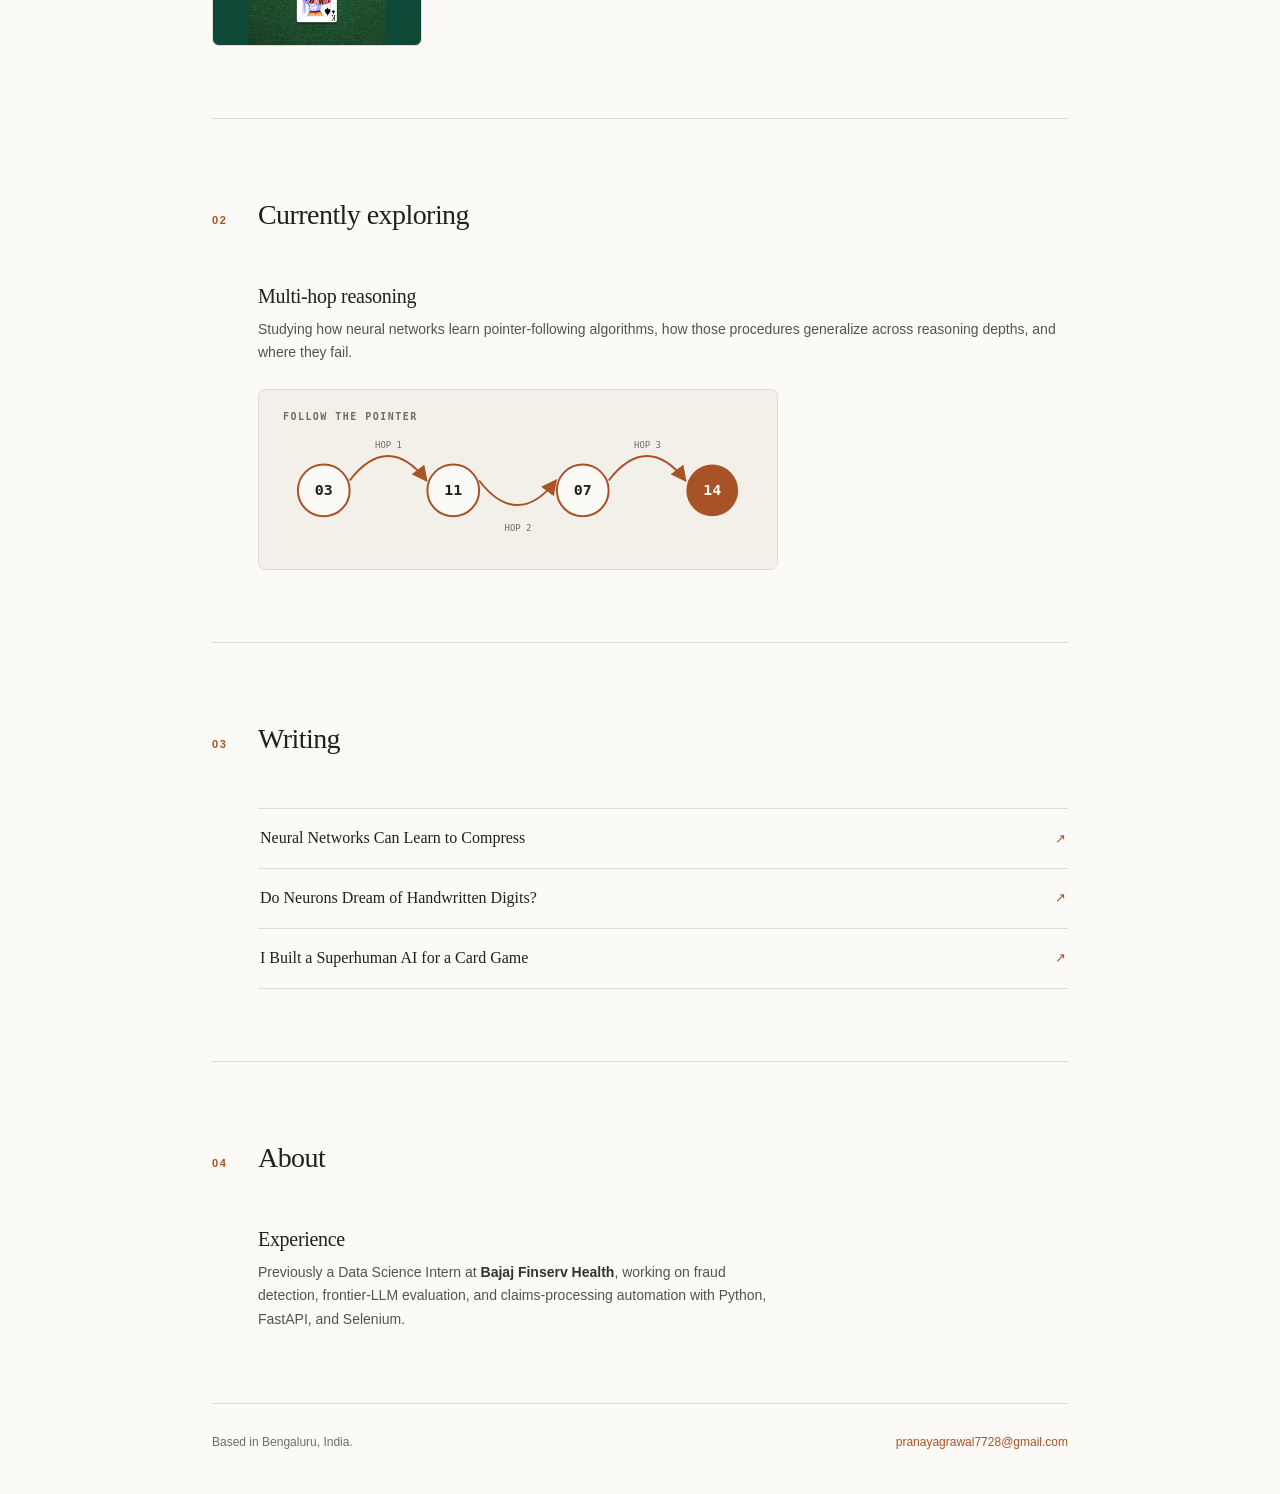
==== commit ca14a48b: "Refine portfolio layout" ====
--- a/index.html
+++ b/index.html
@@ -26,8 +26,7 @@
     <main id="top">
         <section class="hero" aria-labelledby="hero-title">
             <div class="hero-copy">
-                <p class="eyebrow">Pranay Agrawal</p>
-                <h1 id="hero-title">Lover of science.<br>Believer in deep learning.</h1>
+                <h1 id="hero-title">Pranay Agrawal</h1>
                 <p class="hero-intro">Undergraduate at <a href="https://vit.ac.in" target="_blank" rel="noopener noreferrer">VIT Vellore</a>. I enjoy approaching research ideas from first principles and attacking them until they break or reveal something interesting.</p>
                 <nav class="social-links" aria-label="Social links">
                     <a href="https://x.com/praggr" target="_blank" rel="noopener noreferrer">X</a>
@@ -112,7 +111,7 @@
             </article>
         </section>
 
-        <section class="section compact-section" id="exploring" aria-labelledby="exploring-title">
+        <section class="section" id="exploring" aria-labelledby="exploring-title">
             <div class="section-heading">
                 <p class="section-index">02</p>
                 <h2 id="exploring-title">Currently exploring</h2>
@@ -126,7 +125,7 @@
             </div>
         </section>
 
-        <section class="section compact-section" id="writing" aria-labelledby="writing-title">
+        <section class="section" id="writing" aria-labelledby="writing-title">
             <div class="section-heading">
                 <p class="section-index">03</p>
                 <h2 id="writing-title">Writing</h2>
@@ -147,7 +146,7 @@
             </div>
         </section>
 
-        <section class="section compact-section" id="about" aria-labelledby="about-title">
+        <section class="section" id="about" aria-labelledby="about-title">
             <div class="section-heading">
                 <p class="section-index">04</p>
                 <h2 id="about-title">About</h2>
--- a/style.css
+++ b/style.css
@@ -219,11 +219,13 @@
 }
 
 .bot-visual {
+    height: 210px;
     background: #0e4937;
 }
 
 .bot-visual img {
-    object-position: center 57%;
+    object-fit: contain;
+    object-position: center;
 }
 
 .project-meta {
@@ -267,28 +269,10 @@
     color: var(--accent);
 }
 
-.compact-section {
-    display: grid;
-    grid-template-columns: 244px minmax(0, 1fr);
-    gap: 0;
-}
-
-.compact-section .section-heading {
-    display: block;
-    margin: 0;
-}
-
-.compact-section .section-index {
-    margin-bottom: 7px;
-}
-
-.compact-section .section-heading h2 {
-    font-size: 23px;
-}
-
 .exploring-content {
     display: grid;
     gap: 24px;
+    padding-left: 46px;
 }
 
 .pointer-visual {
@@ -302,6 +286,7 @@
 }
 
 .writing-list {
+    margin-left: 46px;
     border-top: 1px solid var(--line);
 }
 
@@ -328,6 +313,7 @@
 
 .about-grid {
     max-width: 520px;
+    margin-left: 46px;
 }
 
 .site-footer {
@@ -419,9 +405,15 @@
         height: min(49vw, 250px);
     }
 
-    .compact-section {
-        grid-template-columns: 1fr;
-        gap: 32px;
+    .bot-visual {
+        height: min(82vw, 360px);
+    }
+
+    .exploring-content,
+    .writing-list,
+    .about-grid {
+        margin-left: 0;
+        padding-left: 0;
     }
 
 }
